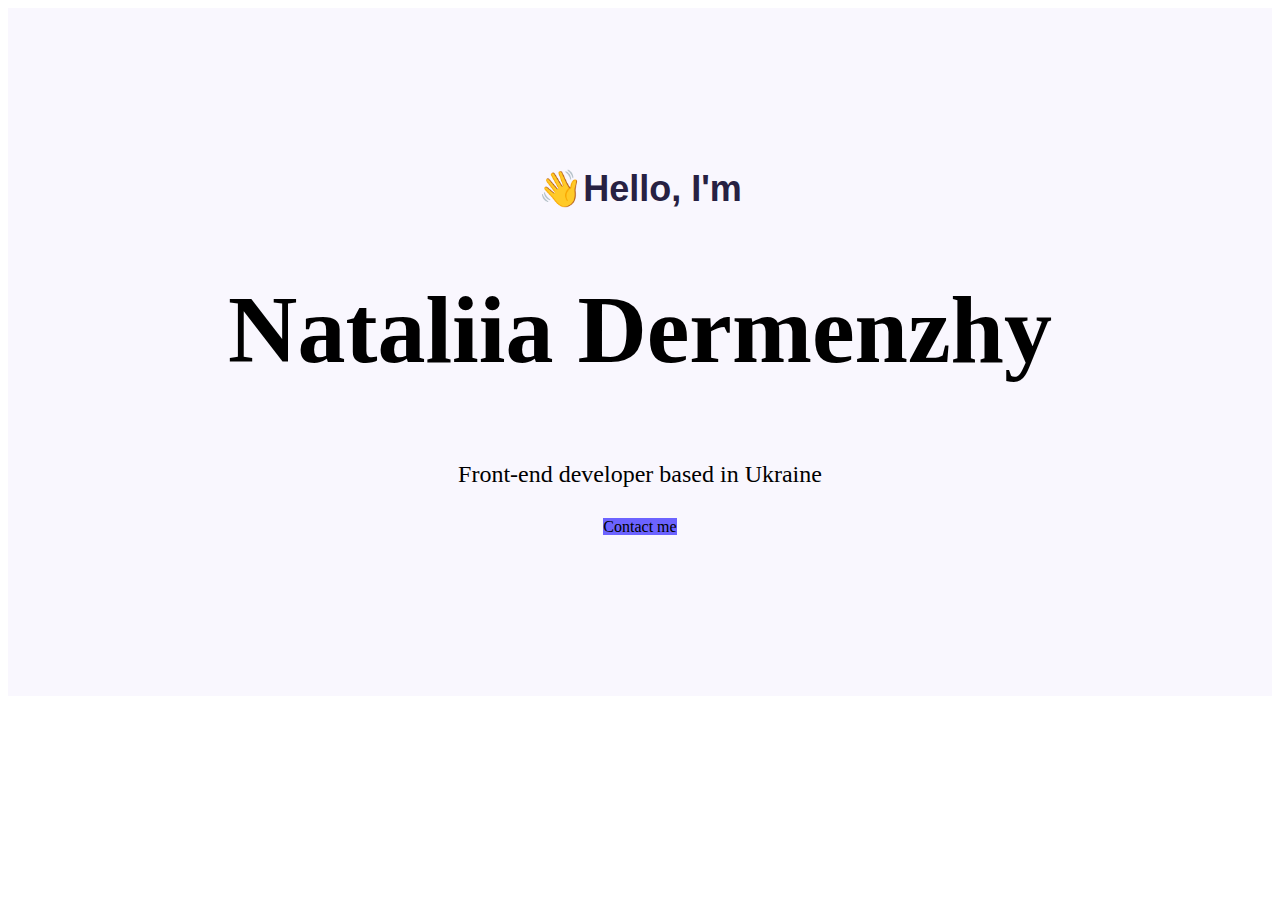
==== index.html @ 1865f7ee "Update index.html" ====
<!DOCTYPE html>
<html lang="en">
<head>
    <meta charset="UTF-8">
    <meta http-equiv="X-UA-Compatible" content="IE=edge">
    <meta name="viewport" content="width=device-width, initial-scale=1.0">
    <script src="https://cdn.jsdelivr.net/npm/@popperjs/core@2.11.6/dist/umd/popper.min.js" integrity="sha384-oBqDVmMz9ATKxIep9tiCxS/Z9fNfEXiDAYTujMAeBAsjFuCZSmKbSSUnQlmh/jp3" crossorigin="anonymous"></script>
<script src="https://cdn.jsdelivr.net/npm/bootstrap@5.3.0-alpha1/dist/js/bootstrap.min.js" integrity="sha384-mQ93GR66B00ZXjt0YO5KlohRA5SY2XofN4zfuZxLkoj1gXtW8ANNCe9d5Y3eG5eD" crossorigin="anonymous"></script>
    <title>Homepage</title>
    <style>



.portfolio{
    
    text-align: center;
   
    background-color: #F9F7FE;
    padding: 160px 20px;
    
}

.portfolio p {
    
    font-family:"Poppins", sans-serif ;
    
    font-size: 36px;
    font-weight: bold;
    margin: 0;
    color: #272142;
}


h1{
    font-size: 96px;
}

p{
    font-size: 36px;
    font-weight: bold;
    margin: 0;

}

h2{
    font-family: 'Unbounded'; 
line-height: 48px;
font-size: 24px;
font-weight: 400;
}

.btn{
    
    background-color: #6C63FF;


}
    </style>
</head>
<body>
    <div class="portfolio">
        
            <p>
                👋Hello, I'm
            </p>
            <h1>
Nataliia Dermenzhy
            </h1>
<h2 class="mb-5">
    Front-end developer based in Ukraine 
</h2>
<div>
<a class="btn btn-branding">Contact me</a>
        </div>
    </div>
</body>
</html>
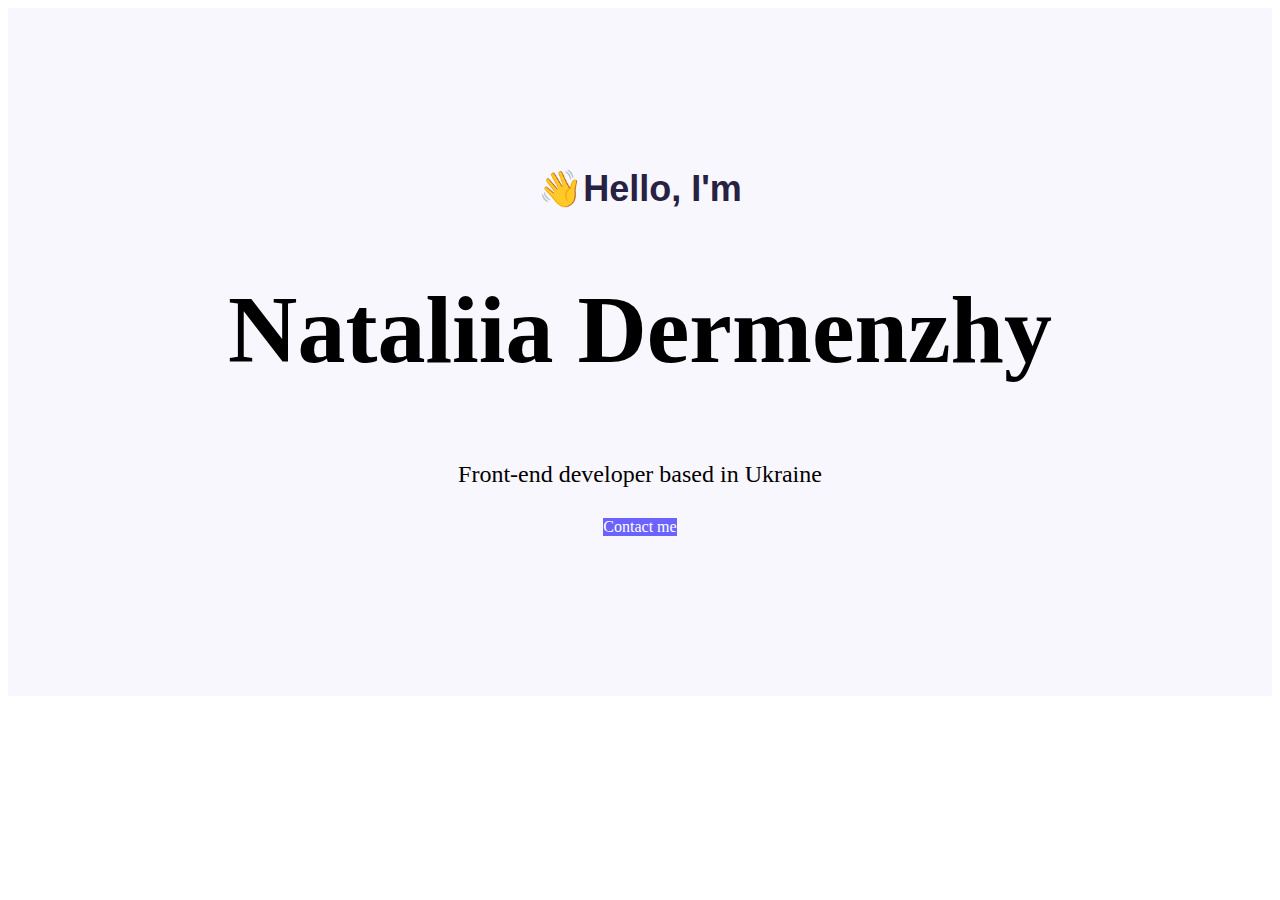
==== commit 48389ded: "btn css" ====
--- a/index.html
+++ b/index.html
@@ -50,8 +50,12 @@
 }
 
 .btn{
-    
+    display: inline-block;
+    font-weight: 400;
     background-color: #6C63FF;
+    text-align: center;
+    text-decoration: none;
+color:#fff ;
 
 
 }
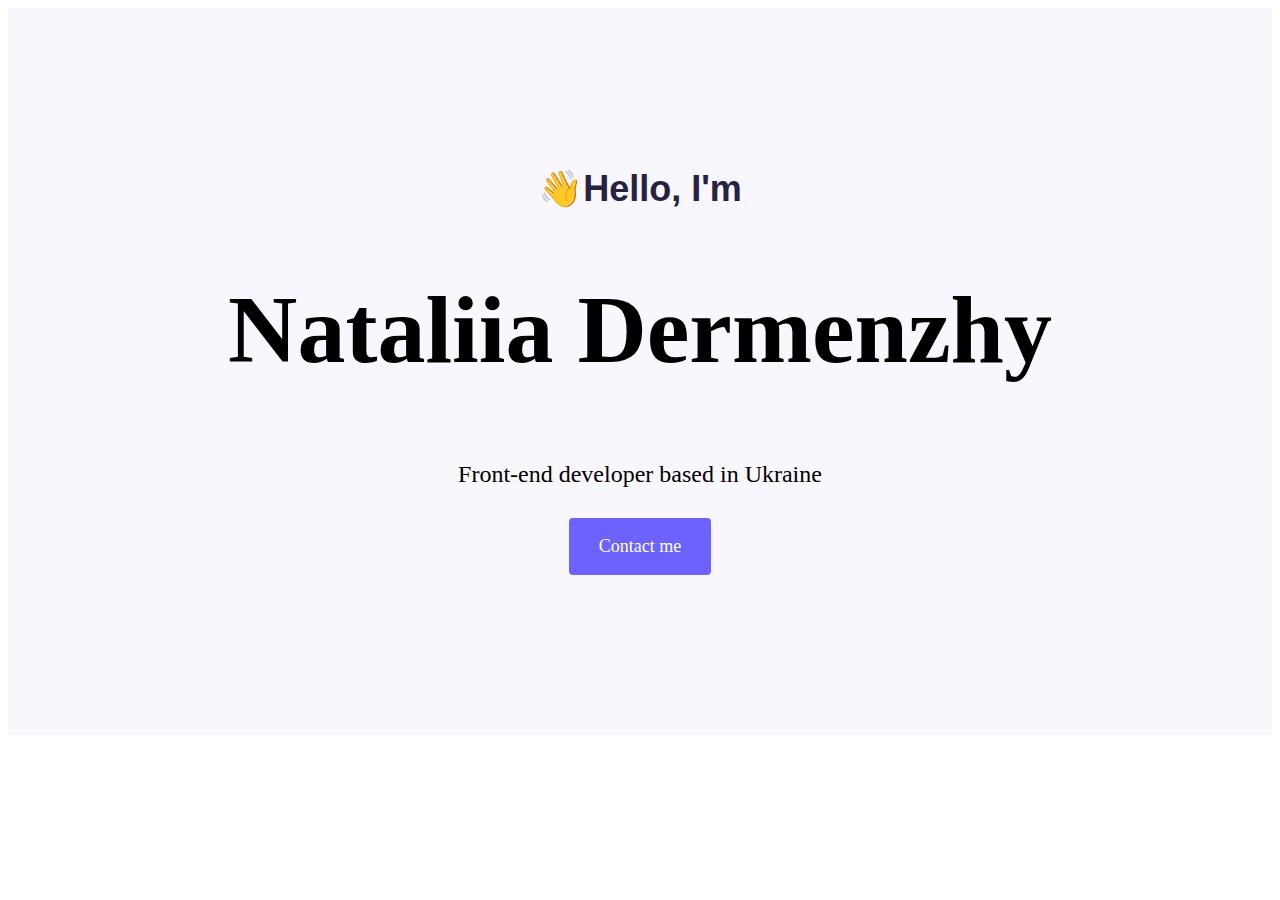
==== commit cc83800c: "btn update" ====
--- a/index.html
+++ b/index.html
@@ -49,13 +49,26 @@
 font-weight: 400;
 }
 
+div{
+    display: block;
+}
+
+.btn-branding{
+    background-color: #6C63FF;
+    border-radius: 4px;
+    color:#fff ;
+    font-size: 18px;
+    line-height: 27px;
+    padding: 15px 30px;
+}
+
 .btn{
     display: inline-block;
     font-weight: 400;
     background-color: #6C63FF;
     text-align: center;
     text-decoration: none;
-color:#fff ;
+
 
 
 }
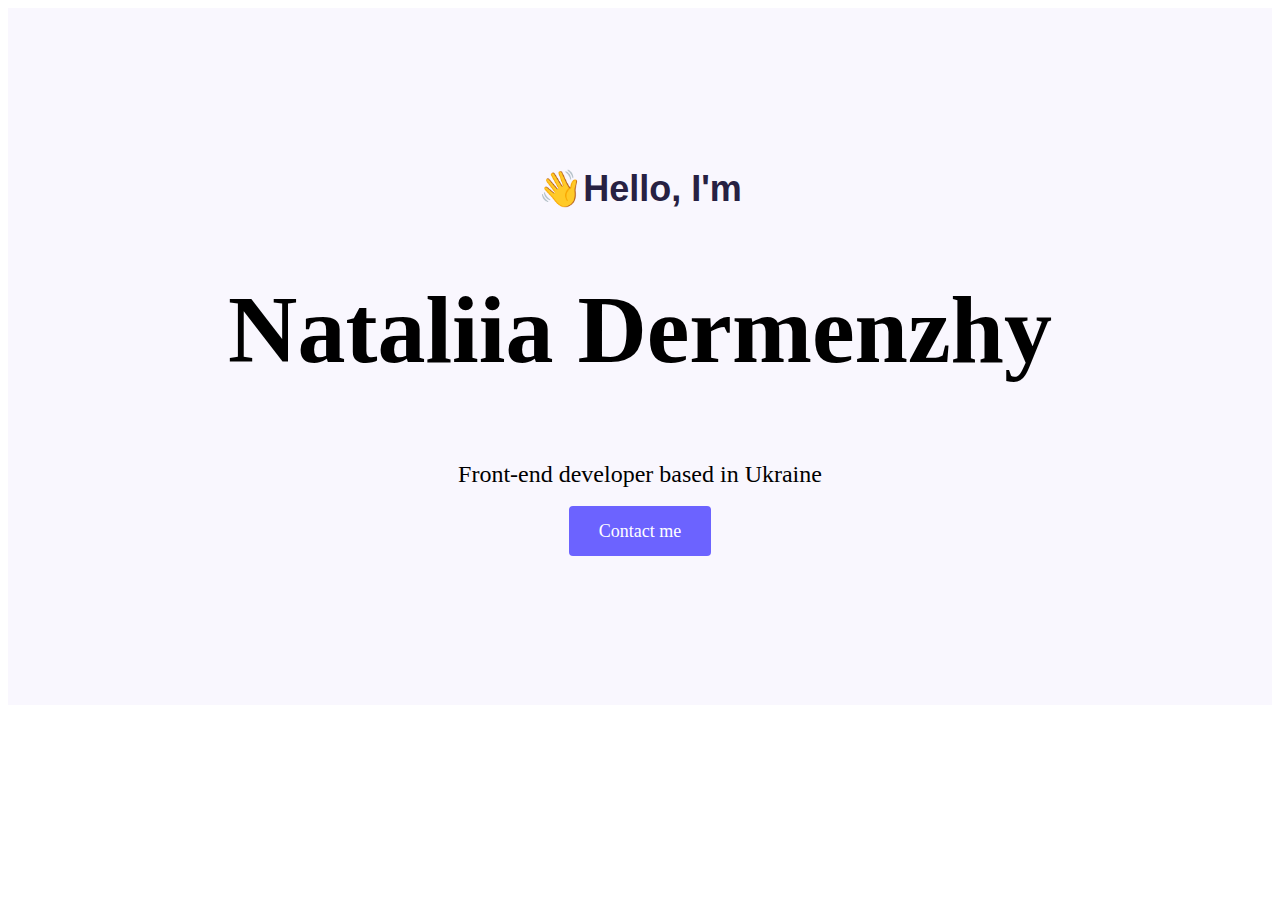
==== commit 55fca91b: "Update index.html" ====
--- a/index.html
+++ b/index.html
@@ -62,16 +62,6 @@
     padding: 15px 30px;
 }
 
-.btn{
-    display: inline-block;
-    font-weight: 400;
-    background-color: #6C63FF;
-    text-align: center;
-    text-decoration: none;
-
-
-
-}
     </style>
 </head>
 <body>
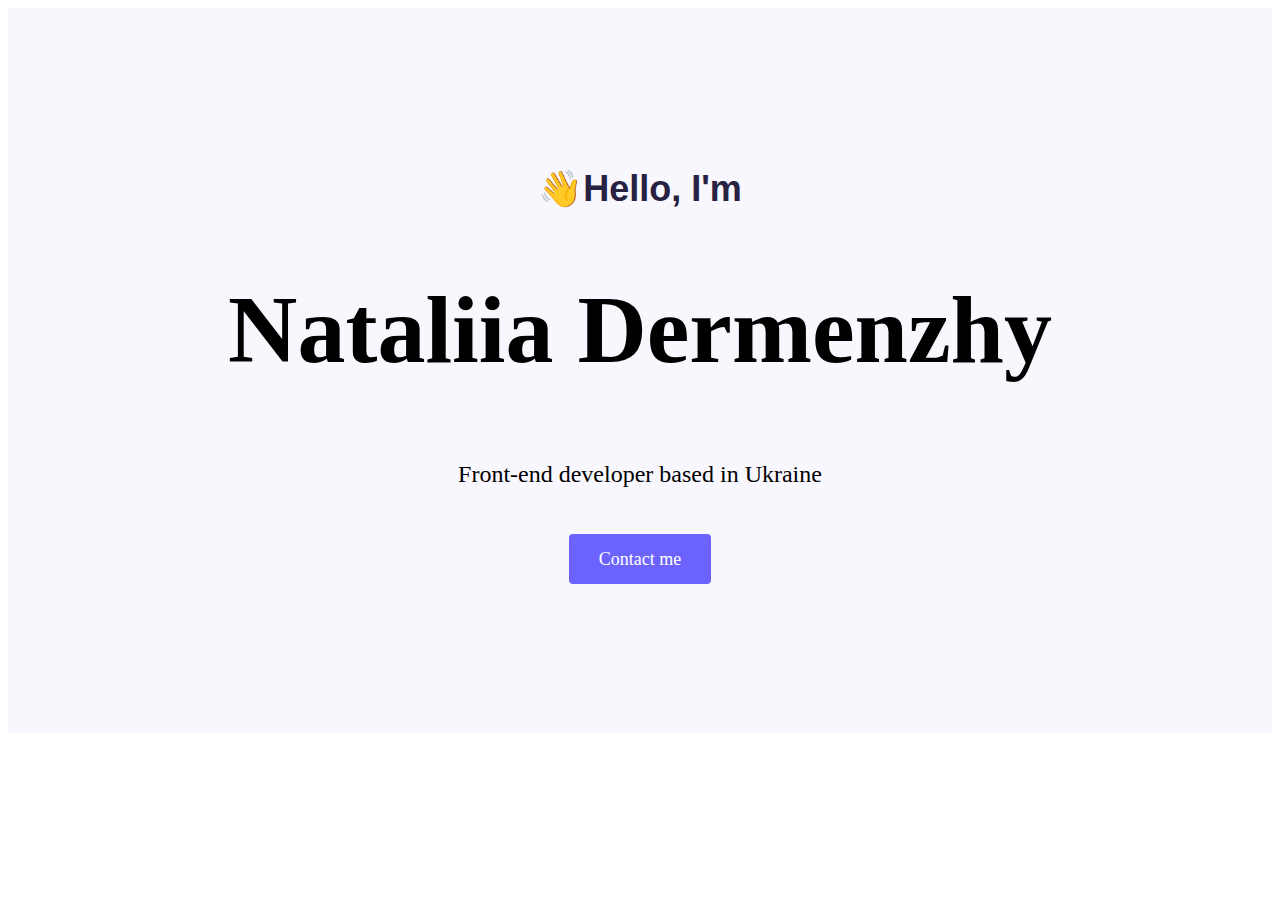
==== commit a1151b01: "class" ====
--- a/index.html
+++ b/index.html
@@ -43,14 +43,18 @@
 }
 
 h2{
-    font-family: 'Unbounded'; 
-line-height: 48px;
+    font-family: "Playfair Display", serif ; 
+line-height: 2;
 font-size: 24px;
-font-weight: 400;
+font-weight: normal;
 }
 
 div{
     display: block;
+}
+
+.mb-5 {
+    margin-bottom: 3rem!important;
 }
 
 .btn-branding{
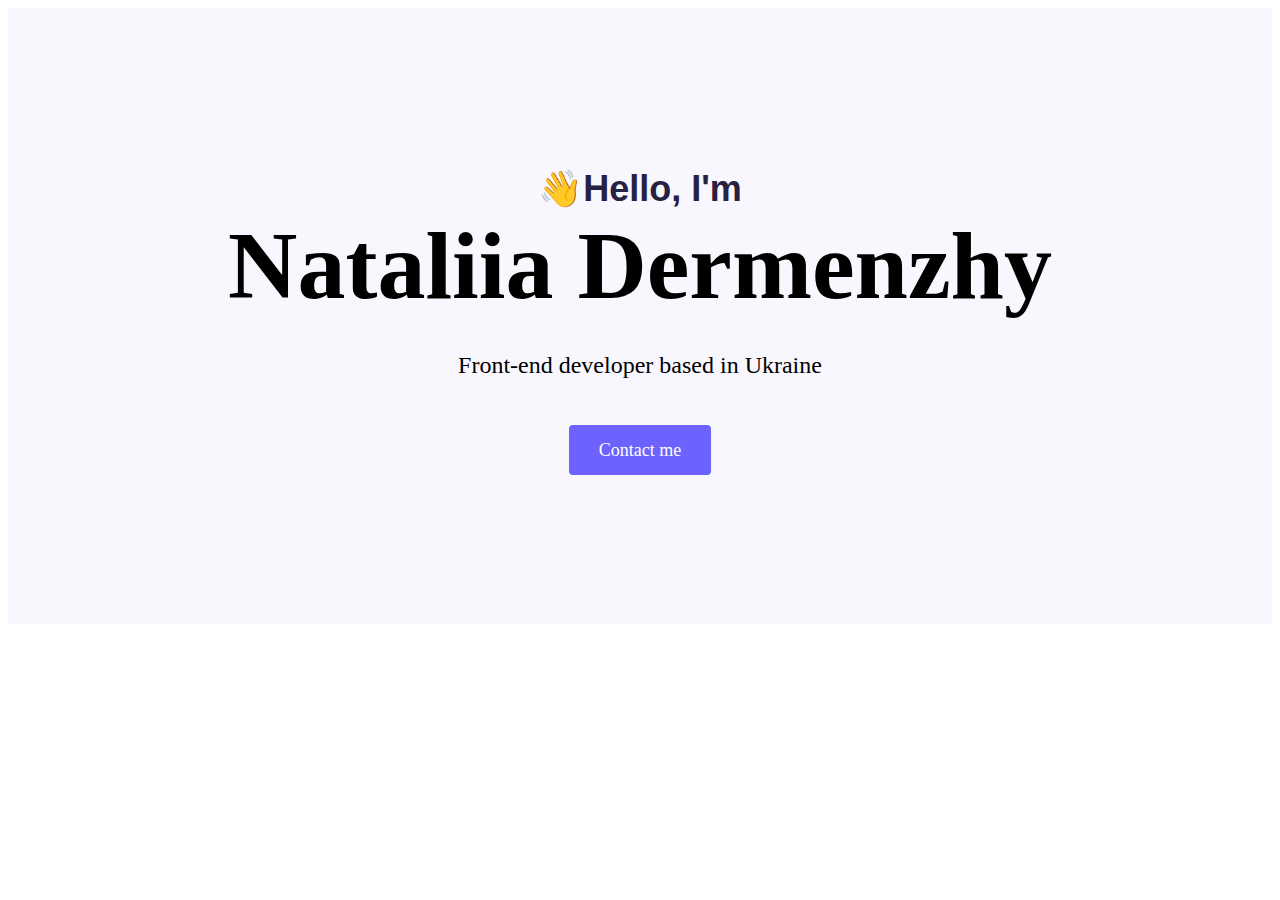
==== commit 8f3ceac0: "margin" ====
--- a/index.html
+++ b/index.html
@@ -33,6 +33,8 @@
 
 h1{
     font-size: 96px;
+    margin-top: 0;
+    margin-bottom: 0.5rem;
 }
 
 p{
